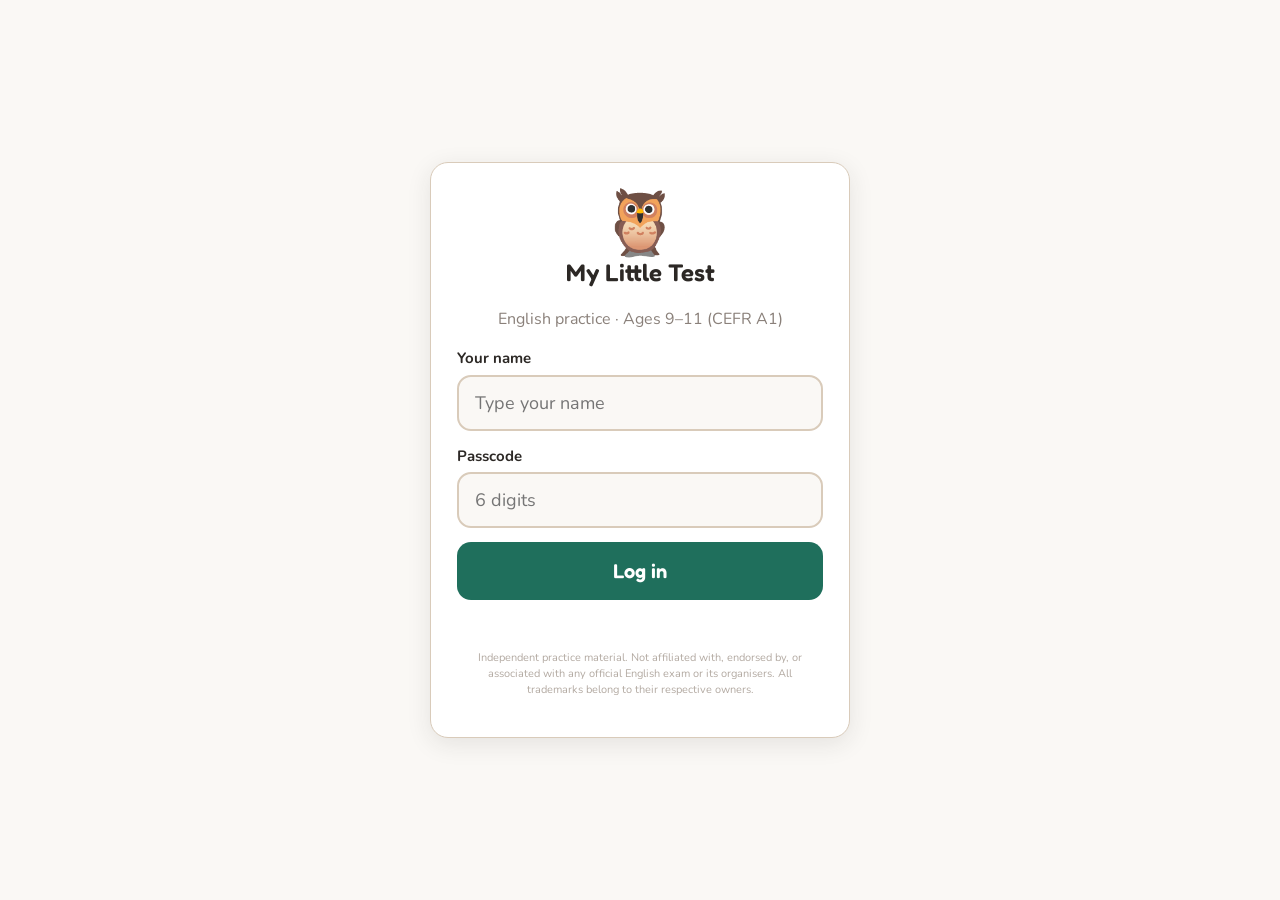
==== index.html @ 9892ecd1 "Rebrand to My Little Test + add disclaimer - Login title/subtitle/logo -> My Little Test, owl 🦉, "En" ====
<!doctype html>
<html lang="en">
<head>
  <meta charset="utf-8" />
  <meta name="viewport" content="width=device-width, initial-scale=1, maximum-scale=1, user-scalable=no, viewport-fit=cover" />
  <meta name="apple-mobile-web-app-capable" content="yes" />
  <meta name="theme-color" content="#1f6f5c" />
  <title>My Little Test</title>
  <link rel="preconnect" href="https://fonts.googleapis.com" />
  <link rel="stylesheet" href="https://fonts.googleapis.com/css2?family=Fredoka:wght@400;500;600;700&family=Nunito:wght@400;600;700;800&display=swap" />
  <link rel="stylesheet" href="./styles.css" />
</head>
<body>
  <div id="app">
    <!-- ===== LOGIN ===== -->
    <section id="screen-login" class="screen active">
      <div class="card login-card">
        <div class="hippo-logo">🦉</div>
        <h1>My Little Test</h1>
        <p class="muted">English practice · Ages 9–11 (CEFR A1)</p>
        <form id="login-form" autocomplete="off">
          <label for="in-name">Your name</label>
          <input id="in-name" name="name" type="text" autocomplete="off" autocapitalize="words"
                 autocorrect="off" spellcheck="false" placeholder="Type your name" required />
          <label for="in-code">Passcode</label>
          <input id="in-code" name="code" type="text" inputmode="numeric" pattern="[0-9]*"
                 autocomplete="off" placeholder="6 digits" required />
          <button type="submit" id="btn-login" class="btn btn-primary big">Log in</button>
          <p id="login-msg" class="form-msg" role="status"></p>
        </form>
        <p class="disclaimer">Independent practice material. Not affiliated with, endorsed by, or associated with any official English exam or its organisers. All trademarks belong to their respective owners.</p>
      </div>
    </section>

    <!-- ===== READY / START ===== -->
    <section id="screen-ready" class="screen">
      <div class="card">
        <div class="hippo-logo small">🦉</div>
        <h2>Hi <span id="ready-name">friend</span>! 👋</h2>
        <p id="progress-line" class="progress-line"></p>
        <div class="rules">
          <h3>How the exam works</h3>
          <ul>
            <li>⏱️ You have <b id="rule-time">40 minutes</b>.</li>
            <li>🧩 One <b>Crossword</b> — read the clue, type the word.</li>
            <li>✏️ <b>30 questions</b> — type the missing word in the box.</li>
            <li>✅ Get <b id="rule-pass">75%</b> to pass. Wrong answers do not lose marks.</li>
            <li>🔄 If time runs out, you can start over.</li>
          </ul>
        </div>
        <button id="btn-start" class="btn btn-primary big">Start exam ▶</button>
        <button id="btn-scores" class="btn btn-ghost">📊 My scores</button>
        <button id="btn-logout" class="btn btn-ghost">Log out</button>
      </div>
    </section>

    <!-- ===== MY SCORES ===== -->
    <section id="screen-scores" class="screen">
      <div class="card scores-card">
        <div class="hippo-logo small">📊</div>
        <h2>My scores</h2>
        <p id="scores-summary" class="progress-line"></p>
        <div id="scores-gate" class="scores-gate hidden"></div>
        <ol id="scores-list" class="scores-list"></ol>
        <button id="btn-scores-back" class="btn btn-ghost">← Back</button>
      </div>
    </section>

    <!-- ===== EXAM ===== -->
    <section id="screen-exam" class="screen">
      <header class="exam-bar">
        <div class="exam-bar-inner">
          <span class="exam-title">Exam <span id="exam-num">1</span></span>
          <div id="timer" class="timer">40:00</div>
          <button id="btn-submit" class="btn btn-primary">Finish ✓</button>
        </div>
      </header>

      <main class="exam-body">
        <h2 class="part-title">Part 1 · Crossword <span id="cw-theme" class="theme-chip"></span></h2>
        <p class="hint">Tap a clue, then type the letters. Tap a square to jump there.</p>
        <div class="cw-layout">
          <div id="cw-grid-wrap"><div id="cw-grid" class="cw-grid"></div></div>
          <div class="cw-clues">
            <div class="clue-col"><h4>Across →</h4><ol id="cw-across"></ol></div>
            <div class="clue-col"><h4>Down ↓</h4><ol id="cw-down"></ol></div>
          </div>
        </div>

        <h2 class="part-title">Part 2 · Use of English</h2>
        <p class="hint">Type the one missing word in each box. A word in (brackets) is a clue.</p>
        <ol id="uoe-list" class="uoe-list"></ol>

        <div class="exam-end">
          <button id="btn-submit-2" class="btn btn-primary big">Finish exam ✓</button>
        </div>
      </main>
    </section>

    <!-- ===== RESULT ===== -->
    <section id="screen-result" class="screen">
      <div class="card result-card">
        <div id="result-emoji" class="result-emoji">🎉</div>
        <h2 id="result-headline">Well done!</h2>

        <!-- PASS: gated reveal -->
        <div id="pass-gate" class="hidden">
          <p class="muted">You passed! 🌟 Tap to see your score.</p>
          <button id="btn-see-result" class="btn btn-primary big">See result</button>
        </div>

        <!-- score detail (shown after gate for pass, immediately for fail) -->
        <div id="score-detail" class="hidden">
          <div class="score-big"><span id="score-pct">0</span><span class="pct">%</span></div>
          <div class="score-rows">
            <div class="score-row"><span>🧩 Crossword</span><b id="score-cw">0%</b></div>
            <div class="score-row"><span>✏️ Use of English</span><b id="score-uoe">0%</b></div>
            <div class="score-row total"><span>Overall (average)</span><b id="score-overall">0%</b></div>
          </div>
          <p id="result-note" class="result-note"></p>
          <div class="result-actions">
            <button id="btn-review" class="btn btn-ghost">Review my answers</button>
            <button id="btn-again" class="btn btn-primary">Try another exam ▶</button>
          </div>
          <button id="btn-result-scores" class="btn btn-ghost">📊 My scores</button>
        </div>
      </div>

      <div id="review-box" class="card review-box hidden"></div>
    </section>

    <!-- ===== FINISH CONFIRM ===== -->
    <div id="confirm-modal" class="modal-overlay hidden">
      <div class="modal-card">
        <div class="modal-emoji">📝</div>
        <h3>Finish the exam?</h3>
        <p class="muted">You'll see your score. You can't change your answers after this.</p>
        <div class="modal-actions">
          <button id="confirm-cancel" class="btn btn-ghost">Keep going</button>
          <button id="confirm-yes" class="btn btn-primary">Finish ✓</button>
        </div>
      </div>
    </div>
  </div>

  <script src="./app.js"></script>
</body>
</html>
---- styles.css ----
:root{
  --ivory:#FAF8F5; --sand:#F2EDE6; --stone:#D9CBBA; --charcoal:#2C2825;
  --green:#1f6f5c; --green-d:#185a4a; --clay:#C4987A; --sage:#A8B89A;
  --sun:#E8890A; --red:#C4402A; --ok:#4A7A34;
  --shadow:0 6px 24px rgba(44,40,37,.10);
  --radius:18px;
}
*{box-sizing:border-box;-webkit-tap-highlight-color:transparent}
html,body{margin:0;padding:0}
body{
  font-family:'Nunito',system-ui,Arial,sans-serif;
  background:var(--ivory); color:var(--charcoal);
  line-height:1.5; min-height:100vh;
  -webkit-text-size-adjust:100%;
}
h1,h2,h3,h4{font-family:'Fredoka',sans-serif;font-weight:600;margin:0 0 .3em}
.muted{color:#8a807a}
.hidden{display:none!important}

/* ---- screens ---- */
.screen{display:none;min-height:100vh}
.screen.active{display:block}
#screen-login,#screen-ready,#screen-result,#screen-scores{
  display:none;place-items:center;padding:24px;min-height:100vh}
#screen-login.active,#screen-ready.active,#screen-result.active,#screen-scores.active{display:grid}

.card{
  background:#fff;border:1px solid var(--stone);border-radius:var(--radius);
  box-shadow:var(--shadow);padding:28px 26px;width:100%;max-width:520px;text-align:center}
.login-card{max-width:420px}

.hippo-logo{font-size:64px;line-height:1}
.hippo-logo.small{font-size:44px}

/* ---- forms ---- */
label{display:block;text-align:left;font-weight:700;margin:14px 0 5px;font-size:15px}
input[type=text]{
  width:100%;font-size:18px;padding:14px 16px;border:2px solid var(--stone);
  border-radius:14px;background:var(--ivory);font-family:inherit;outline:none}
input[type=text]:focus{border-color:var(--green);background:#fff}
.btn{
  font-family:'Fredoka',sans-serif;font-size:17px;font-weight:600;cursor:pointer;
  border:none;border-radius:14px;padding:13px 20px;margin-top:14px;
  min-height:50px;width:100%;transition:transform .05s ease, background .15s ease}
.btn:active{transform:scale(.98)}
.btn-primary{background:var(--green);color:#fff}
.btn-primary:hover{background:var(--green-d)}
.btn-ghost{background:transparent;color:#8a807a;box-shadow:none;min-height:44px}
.btn.big{font-size:20px;padding:16px;min-height:58px}
.form-msg{min-height:22px;margin:10px 0 0;font-weight:700}
.form-msg.err{color:var(--red)}
.form-msg.ok{color:var(--ok)}

.progress-line{font-weight:800;color:var(--green);margin:.2em 0 1em}
.rules{text-align:left;background:var(--sand);border-radius:14px;padding:16px 18px;margin:14px 0}
.rules h3{margin-bottom:.4em}
.rules ul{margin:0;padding-left:4px;list-style:none}
.rules li{margin:8px 0;font-size:15.5px}

/* ---- exam bar ---- */
.exam-bar{position:sticky;top:0;z-index:50;background:rgba(250,248,245,.95);
  backdrop-filter:blur(6px);border-bottom:1px solid var(--stone)}
.exam-bar-inner{max-width:900px;margin:0 auto;display:flex;align-items:center;
  gap:12px;padding:10px 16px}
.exam-title{font-family:'Fredoka',sans-serif;font-weight:600;font-size:17px}
.timer{margin-left:auto;font-family:'Fredoka',sans-serif;font-weight:700;font-size:24px;
  background:#fff;border:2px solid var(--stone);border-radius:12px;padding:4px 14px;
  min-width:96px;text-align:center;letter-spacing:1px}
.timer.warn{color:var(--sun);border-color:var(--sun)}
.timer.danger{color:#fff;background:var(--red);border-color:var(--red);animation:pulse 1s infinite}
@keyframes pulse{50%{opacity:.6}}
.exam-bar .btn{width:auto;margin:0;min-height:42px;padding:8px 18px}

.exam-body{max-width:900px;margin:0 auto;padding:18px 16px 80px}
.part-title{font-size:22px;margin-top:26px;border-bottom:3px solid var(--sand);padding-bottom:6px}
.theme-chip{display:inline-block;font-family:'Nunito';font-size:13px;font-weight:800;
  background:var(--sage);color:#fff;padding:2px 12px;border-radius:20px;vertical-align:middle;margin-left:6px}
.hint{color:#8a807a;font-size:14px;margin:.2em 0 14px}

/* ---- crossword ---- */
.cw-layout{display:flex;gap:24px;flex-wrap:wrap;align-items:flex-start}
#cw-grid-wrap{overflow:auto;-webkit-overflow-scrolling:touch}
.cw-grid{display:grid;gap:0;background:transparent;touch-action:manipulation}
.cw-cell{position:relative;width:38px;height:38px;border:1.5px solid var(--charcoal);
  background:#fff;padding:0}
.cw-cell.block{border:none;background:transparent}
.cw-cell input{width:100%;height:100%;border:none;background:transparent;text-align:center;
  font-family:'Fredoka',sans-serif;font-size:20px;font-weight:600;text-transform:uppercase;
  color:var(--charcoal);outline:none;padding:0;caret-color:var(--green)}
.cw-cell .cw-num{position:absolute;top:1px;left:2px;font-size:9px;font-weight:800;color:#8a807a;font-family:'Nunito'}
.cw-cell.active{background:#FDF3E2}
.cw-cell.activeword{background:#FBF7EC}
.cw-cell.correct input{color:var(--ok)}
.cw-cell.wrong input{color:var(--red)}
.cw-clues{flex:1;min-width:240px;display:flex;gap:20px;flex-wrap:wrap}
.clue-col{flex:1;min-width:200px}
.clue-col h4{color:var(--green);margin-bottom:6px}
.clue-col ol{margin:0;padding-left:0;list-style:none}
.clue-col li{margin:5px 0;font-size:14.5px;cursor:pointer;padding:3px 6px;border-radius:8px}
.clue-col li.active{background:#FDF3E2}
.clue-col li.done{color:#9a938c}

/* ---- use of english ---- */
.uoe-list{padding-left:26px;margin:0}
.uoe-list li{margin:0 0 16px;font-size:17px}
.uoe-q{display:flex;flex-wrap:wrap;align-items:center;gap:6px;line-height:1.9}
.uoe-input{display:inline-block;width:130px;font-size:17px;padding:6px 10px;
  border:none;border-bottom:3px solid var(--green);background:var(--sand);
  border-radius:8px 8px 0 0;font-family:inherit;font-weight:700;text-align:center;outline:none}
.uoe-input:focus{background:#fff;border-bottom-color:var(--clay)}
.uoe-input.correct{color:var(--ok);border-bottom-color:var(--ok)}
.uoe-input.wrong{color:var(--red);border-bottom-color:var(--red)}
.uoe-correct{font-size:14px;color:var(--ok);font-weight:800;margin-left:6px}
.uoe-skill{font-size:11px;color:#b3aaa2;font-weight:800;text-transform:uppercase;margin-left:4px}

.exam-end{margin-top:30px;text-align:center}

/* ---- result ---- */
.result-card{max-width:480px}
.result-emoji{font-size:72px}
.score-big{font-family:'Fredoka',sans-serif;font-weight:700;font-size:72px;color:var(--green);line-height:1}
.score-big .pct{font-size:34px}
.score-rows{margin:18px 0;text-align:left}
.score-row{display:flex;justify-content:space-between;padding:10px 14px;border-bottom:1px solid var(--sand);font-size:16px}
.score-row.total{font-family:'Fredoka';font-size:18px;border-bottom:none;background:var(--sand);border-radius:12px;margin-top:6px}
.result-note{font-weight:700;margin:6px 0 0}
.result-actions{display:flex;gap:10px;margin-top:18px}
.result-actions .btn{margin-top:0}
.result-fail .score-big{color:var(--sun)}
.review-box{max-width:760px;margin-top:18px;text-align:left}
.review-box h3{color:var(--green)}
.review-item{padding:8px 0;border-bottom:1px solid var(--sand);font-size:15px}
.review-item .rt{font-weight:800}
.r-ok{color:var(--ok)} .r-no{color:var(--red)}

.disclaimer{font-size:11px;color:#b3aaa2;line-height:1.45;margin-top:18px;max-width:360px;margin-left:auto;margin-right:auto}

/* ---- confirm modal ---- */
.modal-overlay{position:fixed;inset:0;z-index:200;background:rgba(44,40,37,.45);
  display:flex;align-items:center;justify-content:center;padding:24px;animation:fade .15s ease}
@keyframes fade{from{opacity:0}to{opacity:1}}
.modal-card{background:#fff;border-radius:18px;box-shadow:var(--shadow);padding:26px 24px;
  max-width:380px;width:100%;text-align:center;animation:pop .15s ease}
@keyframes pop{from{transform:scale(.94);opacity:.6}to{transform:scale(1);opacity:1}}
.modal-emoji{font-size:44px;line-height:1}
.modal-card h3{margin:.3em 0}
.modal-actions{display:flex;gap:10px;margin-top:18px}
.modal-actions .btn{margin-top:0}

/* ---- my scores ---- */
.scores-card{max-width:560px;text-align:left}
.scores-card h2{text-align:center}
.scores-card .progress-line{text-align:center}
.scores-gate{background:var(--sand);border:1px solid var(--stone);border-radius:14px;
  padding:14px 16px;margin:6px 0 14px;text-align:center;font-size:15px;line-height:1.5}
.scores-list{list-style:none;margin:6px 0 16px;padding:0}
.score-row2{display:flex;align-items:center;gap:10px;padding:11px 4px;border-bottom:1px solid var(--sand)}
.sr-main{flex:1;font-size:15.5px}
.sr-sub{font-size:12.5px;color:#8a807a;margin-top:2px}
.sr-right{display:flex;align-items:center;gap:10px;flex-shrink:0}
.sbadge{font-family:'Fredoka',sans-serif;font-size:12px;font-weight:600;padding:3px 10px;border-radius:20px;min-width:52px;text-align:center}
.sbadge.pass{background:var(--ok);color:#fff}
.sbadge.fail{background:rgba(232,137,10,.16);color:#a96405}
.sbadge.none{background:var(--sand);color:#8a807a}
.retake{font-family:'Fredoka',sans-serif;font-size:13px;font-weight:600;cursor:pointer;
  border:none;background:var(--green);color:#fff;border-radius:10px;padding:8px 14px;min-height:38px}
.retake:active{transform:scale(.97)}

@media (max-width:560px){
  .cw-cell,.cw-cell input{width:34px;height:34px}
  .cw-cell input{font-size:18px}
  .uoe-input{width:108px}
  .timer{font-size:20px;min-width:84px}
}
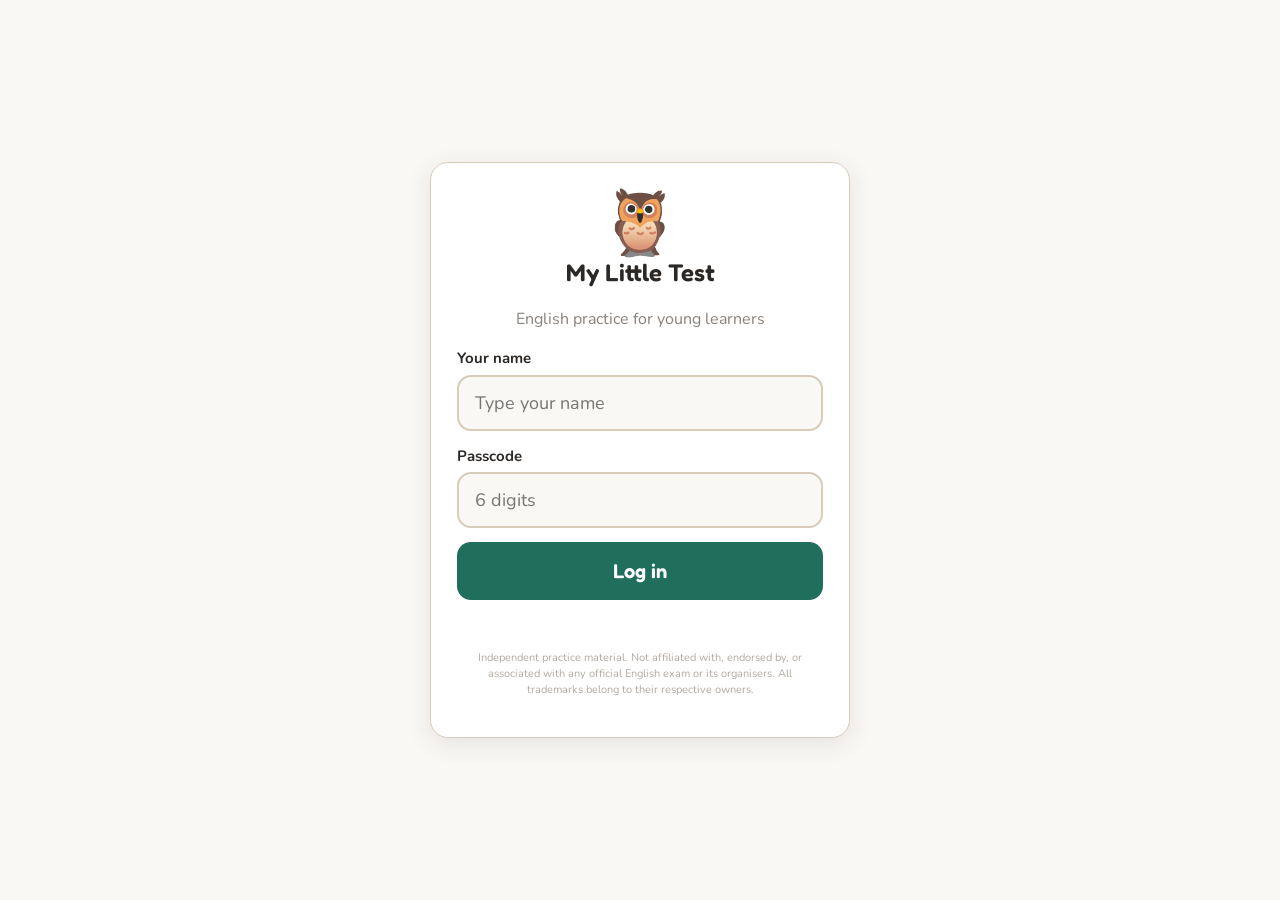
==== commit 3f5d7f91: "Make login subtitle generic across all categories Login screen shows before category is known, so re" ====
--- a/index.html
+++ b/index.html
@@ -17,7 +17,7 @@
       <div class="card login-card">
         <div class="hippo-logo">🦉</div>
         <h1>My Little Test</h1>
-        <p class="muted">English practice · Ages 9–11 (CEFR A1)</p>
+        <p class="muted">English practice for young learners</p>
         <form id="login-form" autocomplete="off">
           <label for="in-name">Your name</label>
           <input id="in-name" name="name" type="text" autocomplete="off" autocapitalize="words"
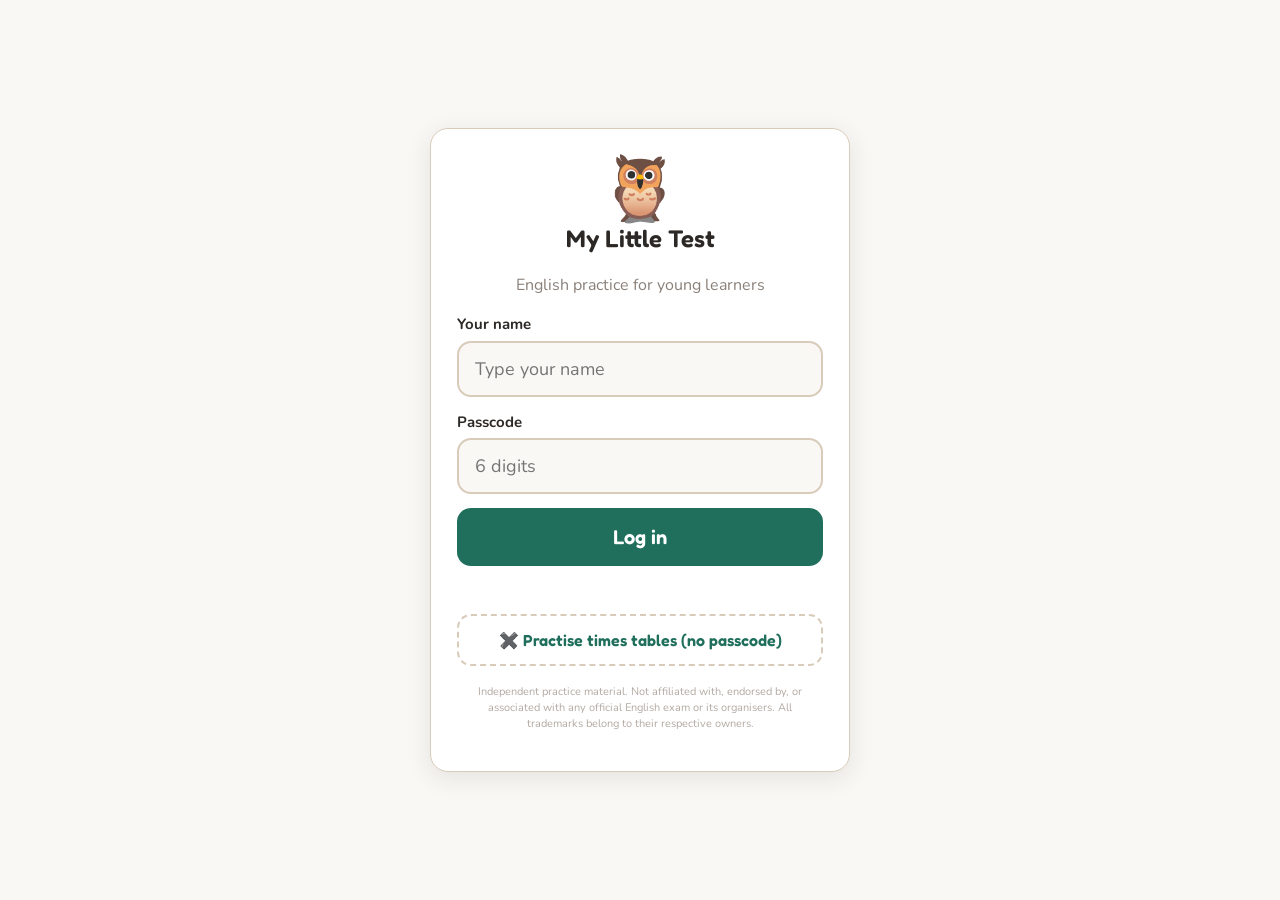
==== commit dcf19b64: "Add Times Tables practice app for young learners A second subject on My Little Test: a daily five-mi" ====
--- a/index.html
+++ b/index.html
@@ -28,6 +28,7 @@
           <button type="submit" id="btn-login" class="btn btn-primary big">Log in</button>
           <p id="login-msg" class="form-msg" role="status"></p>
         </form>
+        <a class="subject-jump" href="./math.html">✖️ Practise times tables (no passcode)</a>
         <p class="disclaimer">Independent practice material. Not affiliated with, endorsed by, or associated with any official English exam or its organisers. All trademarks belong to their respective owners.</p>
       </div>
     </section>
@@ -36,7 +37,7 @@
     <section id="screen-ready" class="screen">
       <div class="card">
         <div class="hippo-logo small">🦉</div>
-        <h2>Hi <span id="ready-name">friend</span>! 👋</h2>
+        <h2>Hi <span id="ready-name">friend</span>! 👋 <span id="ready-level" class="level-chip hidden"></span></h2>
         <p id="progress-line" class="progress-line"></p>
         <div class="rules">
           <h3>How the exam works</h3>
@@ -50,6 +51,7 @@
         </div>
         <button id="btn-start" class="btn btn-primary big">Start exam ▶</button>
         <button id="btn-scores" class="btn btn-ghost">📊 My scores</button>
+        <a class="subject-jump" href="./math.html">✖️ Practise times tables</a>
         <button id="btn-logout" class="btn btn-ghost">Log out</button>
       </div>
     </section>
--- a/styles.css
+++ b/styles.css
@@ -52,6 +52,8 @@
 .form-msg.ok{color:var(--ok)}
 
 .progress-line{font-weight:800;color:var(--green);margin:.2em 0 1em}
+.level-chip{display:inline-block;font-family:'Nunito',sans-serif;font-size:13px;font-weight:800;
+  background:var(--clay);color:#fff;padding:2px 12px;border-radius:20px;vertical-align:middle}
 .rules{text-align:left;background:var(--sand);border-radius:14px;padding:16px 18px;margin:14px 0}
 .rules h3{margin-bottom:.4em}
 .rules ul{margin:0;padding-left:4px;list-style:none}
@@ -172,3 +174,7 @@
   .uoe-input{width:108px}
   .timer{font-size:20px;min-width:84px}
 }
+
+.subject-jump{display:block;margin:16px 0 0;padding:12px;border:2px dashed var(--stone);border-radius:14px;
+  text-decoration:none;color:var(--green);font-family:'Fredoka',sans-serif;font-weight:600;font-size:16px}
+.subject-jump:hover{border-color:var(--green);background:#f3f8f6}
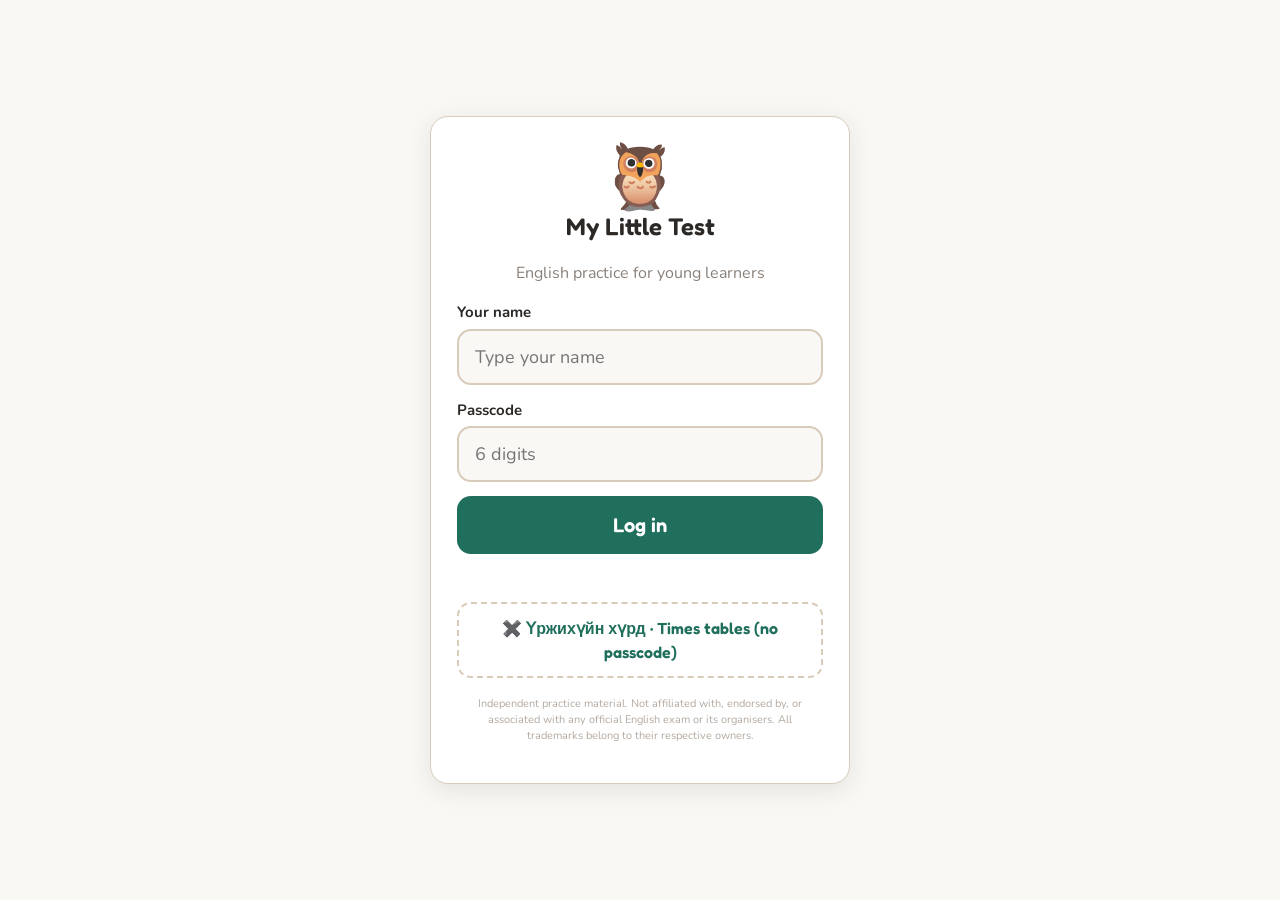
==== commit 2300e4f9: "Add Mongolian to the Times Tables app, English via a toggle Mongolian is now the default; a fixed to" ====
--- a/index.html
+++ b/index.html
@@ -28,7 +28,7 @@
           <button type="submit" id="btn-login" class="btn btn-primary big">Log in</button>
           <p id="login-msg" class="form-msg" role="status"></p>
         </form>
-        <a class="subject-jump" href="./math.html">✖️ Practise times tables (no passcode)</a>
+        <a class="subject-jump" href="./math.html">✖️ Үржихүйн хүрд · Times tables (no passcode)</a>
         <p class="disclaimer">Independent practice material. Not affiliated with, endorsed by, or associated with any official English exam or its organisers. All trademarks belong to their respective owners.</p>
       </div>
     </section>
@@ -51,7 +51,7 @@
         </div>
         <button id="btn-start" class="btn btn-primary big">Start exam ▶</button>
         <button id="btn-scores" class="btn btn-ghost">📊 My scores</button>
-        <a class="subject-jump" href="./math.html">✖️ Practise times tables</a>
+        <a class="subject-jump" href="./math.html">✖️ Үржихүйн хүрд · Times tables</a>
         <button id="btn-logout" class="btn btn-ghost">Log out</button>
       </div>
     </section>
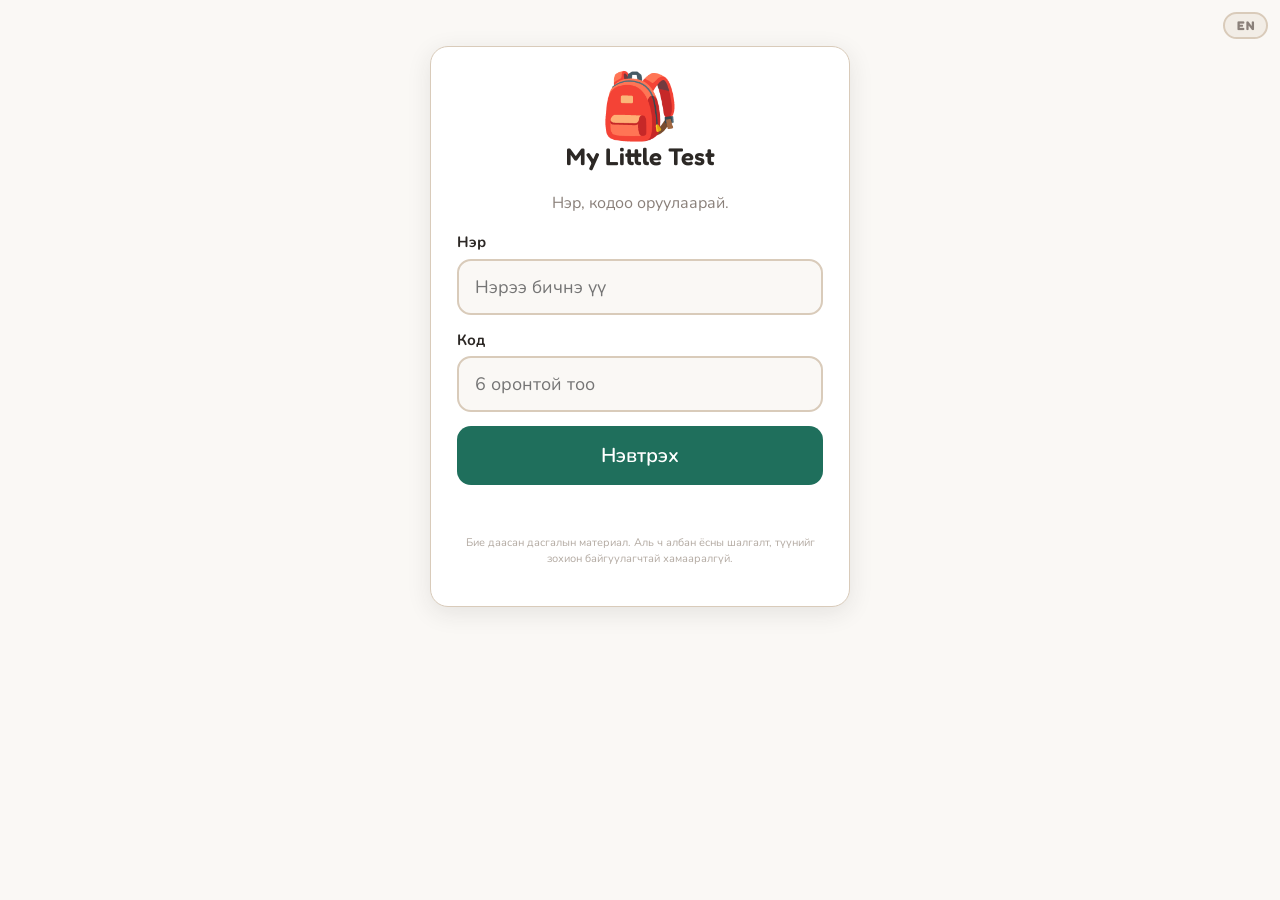
==== commit fb6ff891: "Restructure the site as a growing library of subjects The root is now a library hub rather than the " ====
--- a/index.html
+++ b/index.html
@@ -1,5 +1,5 @@
 <!doctype html>
-<html lang="en">
+<html lang="mn">
 <head>
   <meta charset="utf-8" />
   <meta name="viewport" content="width=device-width, initial-scale=1, maximum-scale=1, user-scalable=no, viewport-fit=cover" />
@@ -7,144 +7,46 @@
   <meta name="theme-color" content="#1f6f5c" />
   <title>My Little Test</title>
   <link rel="preconnect" href="https://fonts.googleapis.com" />
-  <link rel="stylesheet" href="https://fonts.googleapis.com/css2?family=Fredoka:wght@400;500;600;700&family=Nunito:wght@400;600;700;800&display=swap" />
+  <link rel="stylesheet" href="https://fonts.googleapis.com/css2?family=Fredoka:wght@400;500;600;700&family=Comfortaa:wght@500;600;700&family=Nunito:wght@400;600;700;800&display=swap" />
   <link rel="stylesheet" href="./styles.css" />
+  <link rel="stylesheet" href="./hub.css" />
 </head>
-<body>
-  <div id="app">
-    <!-- ===== LOGIN ===== -->
-    <section id="screen-login" class="screen active">
-      <div class="card login-card">
-        <div class="hippo-logo">🦉</div>
-        <h1>My Little Test</h1>
-        <p class="muted">English practice for young learners</p>
-        <form id="login-form" autocomplete="off">
-          <label for="in-name">Your name</label>
-          <input id="in-name" name="name" type="text" autocomplete="off" autocapitalize="words"
-                 autocorrect="off" spellcheck="false" placeholder="Type your name" required />
-          <label for="in-code">Passcode</label>
-          <input id="in-code" name="code" type="text" inputmode="numeric" pattern="[0-9]*"
-                 autocomplete="off" placeholder="6 digits" required />
-          <button type="submit" id="btn-login" class="btn btn-primary big">Log in</button>
-          <p id="login-msg" class="form-msg" role="status"></p>
-        </form>
-        <a class="subject-jump" href="./math.html">✖️ Үржихүйн хүрд · Times tables (no passcode)</a>
-        <p class="disclaimer">Independent practice material. Not affiliated with, endorsed by, or associated with any official English exam or its organisers. All trademarks belong to their respective owners.</p>
-      </div>
-    </section>
+<body class="hub-body">
+<div id="app">
+  <button id="btn-lang" class="lang-toggle" type="button">EN</button>
 
-    <!-- ===== READY / START ===== -->
-    <section id="screen-ready" class="screen">
-      <div class="card">
-        <div class="hippo-logo small">🦉</div>
-        <h2>Hi <span id="ready-name">friend</span>! 👋 <span id="ready-level" class="level-chip hidden"></span></h2>
-        <p id="progress-line" class="progress-line"></p>
-        <div class="rules">
-          <h3>How the exam works</h3>
-          <ul>
-            <li>⏱️ You have <b id="rule-time">40 minutes</b>.</li>
-            <li>🧩 One <b>Crossword</b> — read the clue, type the word.</li>
-            <li>✏️ <b>30 questions</b> — type the missing word in the box.</li>
-            <li>✅ Get <b id="rule-pass">75%</b> to pass. Wrong answers do not lose marks.</li>
-            <li>🔄 If time runs out, you can start over.</li>
-          </ul>
-        </div>
-        <button id="btn-start" class="btn btn-primary big">Start exam ▶</button>
-        <button id="btn-scores" class="btn btn-ghost">📊 My scores</button>
-        <a class="subject-jump" href="./math.html">✖️ Үржихүйн хүрд · Times tables</a>
-        <button id="btn-logout" class="btn btn-ghost">Log out</button>
-      </div>
-    </section>
+  <!-- ===== LOGIN ===== -->
+  <section id="h-login" class="screen active">
+    <div class="card login-card">
+      <div class="hippo-logo">🎒</div>
+      <h1>My Little Test</h1>
+      <p class="muted" data-i18n="loginSub"></p>
+      <form id="h-login-form" autocomplete="off">
+        <label for="h-name" data-i18n="lblName"></label>
+        <input id="h-name" name="name" type="text" autocomplete="off" autocapitalize="words"
+               autocorrect="off" spellcheck="false" required />
+        <label for="h-code" data-i18n="lblCode"></label>
+        <input id="h-code" name="code" type="text" inputmode="numeric" pattern="[0-9]*"
+               autocomplete="off" required />
+        <button type="submit" id="h-btn-login" class="btn btn-primary big" data-i18n="btnLogin"></button>
+        <p id="h-msg" class="form-msg" role="status"></p>
+      </form>
+      <p class="disclaimer" data-i18n="disclaimer"></p>
+    </div>
+  </section>
 
-    <!-- ===== MY SCORES ===== -->
-    <section id="screen-scores" class="screen">
-      <div class="card scores-card">
-        <div class="hippo-logo small">📊</div>
-        <h2>My scores</h2>
-        <p id="scores-summary" class="progress-line"></p>
-        <div id="scores-gate" class="scores-gate hidden"></div>
-        <ol id="scores-list" class="scores-list"></ol>
-        <button id="btn-scores-back" class="btn btn-ghost">← Back</button>
-      </div>
-    </section>
-
-    <!-- ===== EXAM ===== -->
-    <section id="screen-exam" class="screen">
-      <header class="exam-bar">
-        <div class="exam-bar-inner">
-          <span class="exam-title">Exam <span id="exam-num">1</span></span>
-          <div id="timer" class="timer">40:00</div>
-          <button id="btn-submit" class="btn btn-primary">Finish ✓</button>
-        </div>
-      </header>
-
-      <main class="exam-body">
-        <h2 class="part-title">Part 1 · Crossword <span id="cw-theme" class="theme-chip"></span></h2>
-        <p class="hint">Tap a clue, then type the letters. Tap a square to jump there.</p>
-        <div class="cw-layout">
-          <div id="cw-grid-wrap"><div id="cw-grid" class="cw-grid"></div></div>
-          <div class="cw-clues">
-            <div class="clue-col"><h4>Across →</h4><ol id="cw-across"></ol></div>
-            <div class="clue-col"><h4>Down ↓</h4><ol id="cw-down"></ol></div>
-          </div>
-        </div>
-
-        <h2 class="part-title">Part 2 · Use of English</h2>
-        <p class="hint">Type the one missing word in each box. A word in (brackets) is a clue.</p>
-        <ol id="uoe-list" class="uoe-list"></ol>
-
-        <div class="exam-end">
-          <button id="btn-submit-2" class="btn btn-primary big">Finish exam ✓</button>
-        </div>
-      </main>
-    </section>
-
-    <!-- ===== RESULT ===== -->
-    <section id="screen-result" class="screen">
-      <div class="card result-card">
-        <div id="result-emoji" class="result-emoji">🎉</div>
-        <h2 id="result-headline">Well done!</h2>
-
-        <!-- PASS: gated reveal -->
-        <div id="pass-gate" class="hidden">
-          <p class="muted">You passed! 🌟 Tap to see your score.</p>
-          <button id="btn-see-result" class="btn btn-primary big">See result</button>
-        </div>
-
-        <!-- score detail (shown after gate for pass, immediately for fail) -->
-        <div id="score-detail" class="hidden">
-          <div class="score-big"><span id="score-pct">0</span><span class="pct">%</span></div>
-          <div class="score-rows">
-            <div class="score-row"><span>🧩 Crossword</span><b id="score-cw">0%</b></div>
-            <div class="score-row"><span>✏️ Use of English</span><b id="score-uoe">0%</b></div>
-            <div class="score-row total"><span>Overall (average)</span><b id="score-overall">0%</b></div>
-          </div>
-          <p id="result-note" class="result-note"></p>
-          <div class="result-actions">
-            <button id="btn-review" class="btn btn-ghost">Review my answers</button>
-            <button id="btn-again" class="btn btn-primary">Try another exam ▶</button>
-          </div>
-          <button id="btn-result-scores" class="btn btn-ghost">📊 My scores</button>
-        </div>
-      </div>
-
-      <div id="review-box" class="card review-box hidden"></div>
-    </section>
-
-    <!-- ===== FINISH CONFIRM ===== -->
-    <div id="confirm-modal" class="modal-overlay hidden">
-      <div class="modal-card">
-        <div class="modal-emoji">📝</div>
-        <h3>Finish the exam?</h3>
-        <p class="muted">You'll see your score. You can't change your answers after this.</p>
-        <div class="modal-actions">
-          <button id="confirm-cancel" class="btn btn-ghost">Keep going</button>
-          <button id="confirm-yes" class="btn btn-primary">Finish ✓</button>
-        </div>
-      </div>
+  <!-- ===== LIBRARY ===== -->
+  <section id="h-library" class="screen">
+    <div class="card library-card">
+      <h2 id="h-hi"></h2>
+      <p class="muted small" data-i18n="pickSub"></p>
+      <div id="h-tiles" class="tiles"></div>
+      <p class="muted small" id="h-locked-note"></p>
+      <button id="h-logout" class="btn btn-ghost" data-i18n="btnLogout"></button>
     </div>
-  </div>
-
-  <script src="./app.js"></script>
+  </section>
+</div>
+<script src="./session.js"></script>
+<script src="./hub.js"></script>
 </body>
 </html>
--- a/hub.css
+++ b/hub.css
@@ -0,0 +1,26 @@
+/* Library hub. Sits on styles.css tokens; Comfortaa backs Fredoka for Cyrillic. */
+.hub-body h1, .hub-body h2, .hub-body h3, .hub-body .btn,
+.hub-body .tile-title, .hub-body .lang-toggle{
+  font-family:'Fredoka','Comfortaa','Nunito',system-ui,sans-serif}
+.hub-body .screen{display:none;place-items:start center;padding:46px 14px 28px;min-height:100vh}
+.hub-body .screen.active{display:grid}
+.library-card{max-width:520px;padding:24px 20px;text-align:center}
+.small{font-size:13.5px}
+
+.lang-toggle{position:fixed;top:12px;right:12px;z-index:20;font-family:'Nunito',sans-serif;font-size:12.5px;
+  font-weight:800;letter-spacing:.4px;background:var(--sand);color:#8a807a;border:2px solid var(--stone);
+  border-radius:20px;padding:4px 12px;min-height:0;width:auto;cursor:pointer}
+.lang-toggle:active{transform:scale(.95)}
+
+.tiles{display:grid;grid-template-columns:repeat(auto-fill,minmax(148px,1fr));gap:12px;margin:16px 0 6px}
+.tile{display:flex;flex-direction:column;align-items:center;justify-content:flex-start;gap:4px;
+  background:var(--sand);border:2px solid var(--stone);border-radius:var(--radius);padding:18px 12px 16px;
+  text-decoration:none;color:var(--charcoal);transition:transform .06s ease,border-color .15s ease,background .15s ease}
+.tile:hover{border-color:var(--green);background:#f3f8f6}
+.tile:active{transform:scale(.97)}
+.tile-emoji{font-size:44px;line-height:1.1}
+.tile-title{font-size:17px;font-weight:600;line-height:1.25}
+.tile-sub{font-size:12.5px;color:#8a807a;font-weight:700;line-height:1.3}
+.tile.locked{opacity:.55;background:#f4f1ec;border-style:dashed;pointer-events:none}
+.tile .lock{font-size:12px;font-weight:800;color:#8a807a;margin-top:2px}
+.tile.soon{opacity:.5;border-style:dashed;pointer-events:none}
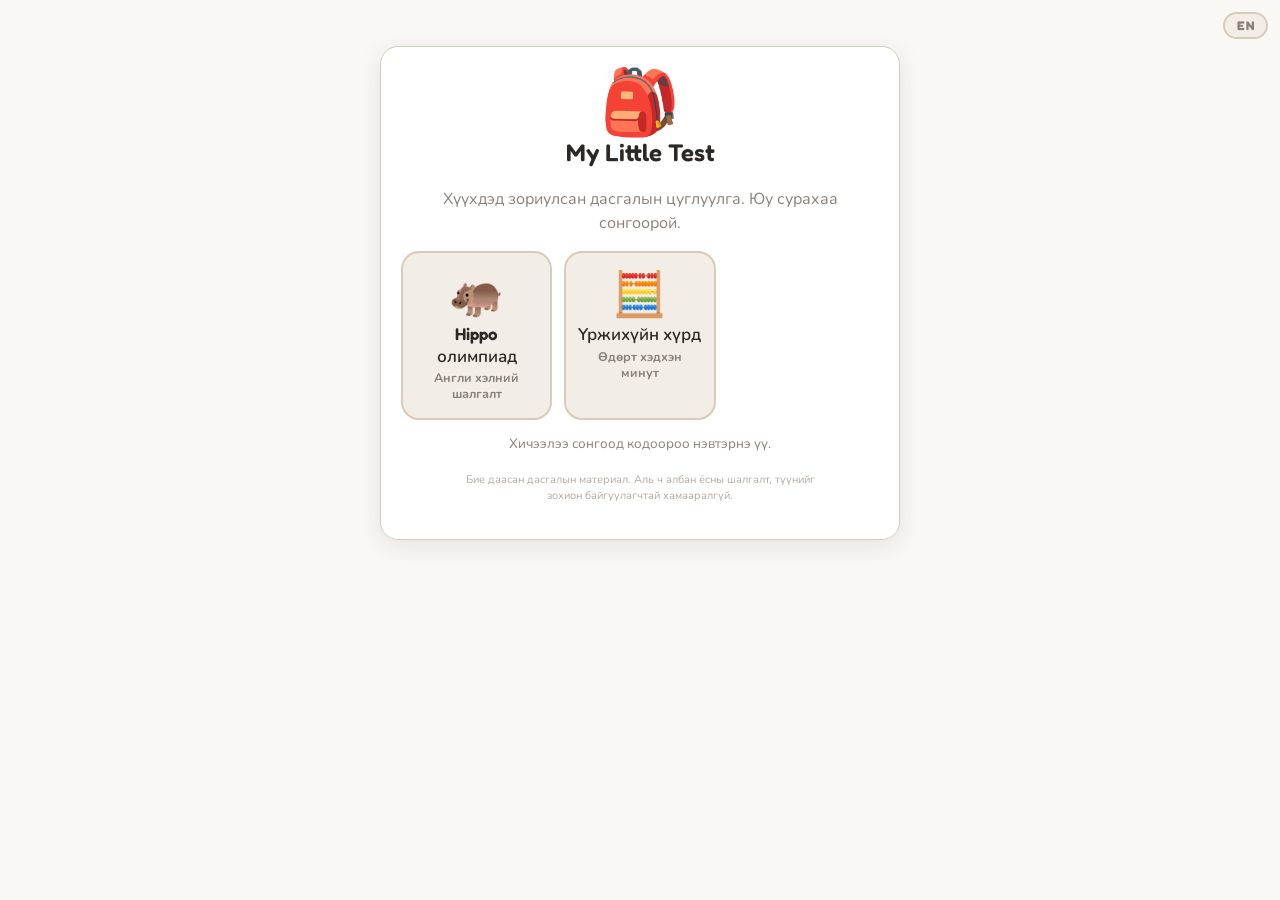
==== commit 861993f2: "Make the homepage a public catalogue, sign in at the subject Inverts the hub flow. The library was b" ====
--- a/index.html
+++ b/index.html
@@ -15,36 +15,19 @@
 <div id="app">
   <button id="btn-lang" class="lang-toggle" type="button">EN</button>
 
-  <!-- ===== LOGIN ===== -->
-  <section id="h-login" class="screen active">
-    <div class="card login-card">
+  <!-- ===== LIBRARY (public: no login needed to browse) ===== -->
+  <section id="h-library" class="screen active">
+    <div class="card library-card">
       <div class="hippo-logo">🎒</div>
       <h1>My Little Test</h1>
-      <p class="muted" data-i18n="loginSub"></p>
-      <form id="h-login-form" autocomplete="off">
-        <label for="h-name" data-i18n="lblName"></label>
-        <input id="h-name" name="name" type="text" autocomplete="off" autocapitalize="words"
-               autocorrect="off" spellcheck="false" required />
-        <label for="h-code" data-i18n="lblCode"></label>
-        <input id="h-code" name="code" type="text" inputmode="numeric" pattern="[0-9]*"
-               autocomplete="off" required />
-        <button type="submit" id="h-btn-login" class="btn btn-primary big" data-i18n="btnLogin"></button>
-        <p id="h-msg" class="form-msg" role="status"></p>
-      </form>
+      <p class="muted" id="h-tagline"></p>
+      <div id="h-tiles" class="tiles"></div>
+      <p class="muted small" id="h-note"></p>
+      <button id="h-logout" class="btn btn-ghost hidden" data-i18n="btnLogout"></button>
       <p class="disclaimer" data-i18n="disclaimer"></p>
     </div>
   </section>
 
-  <!-- ===== LIBRARY ===== -->
-  <section id="h-library" class="screen">
-    <div class="card library-card">
-      <h2 id="h-hi"></h2>
-      <p class="muted small" data-i18n="pickSub"></p>
-      <div id="h-tiles" class="tiles"></div>
-      <p class="muted small" id="h-locked-note"></p>
-      <button id="h-logout" class="btn btn-ghost" data-i18n="btnLogout"></button>
-    </div>
-  </section>
 </div>
 <script src="./session.js"></script>
 <script src="./hub.js"></script>
--- a/styles.css
+++ b/styles.css
@@ -175,6 +175,5 @@
   .timer{font-size:20px;min-width:84px}
 }
 
-.subject-jump{display:block;margin:16px 0 0;padding:12px;border:2px dashed var(--stone);border-radius:14px;
-  text-decoration:none;color:var(--green);font-family:'Fredoka',sans-serif;font-weight:600;font-size:16px}
-.subject-jump:hover{border-color:var(--green);background:#f3f8f6}
+.back-link{display:inline-block;margin-top:16px;color:#8a807a;font-size:14px;text-decoration:none;font-weight:700}
+.back-link:hover{color:var(--green)}
